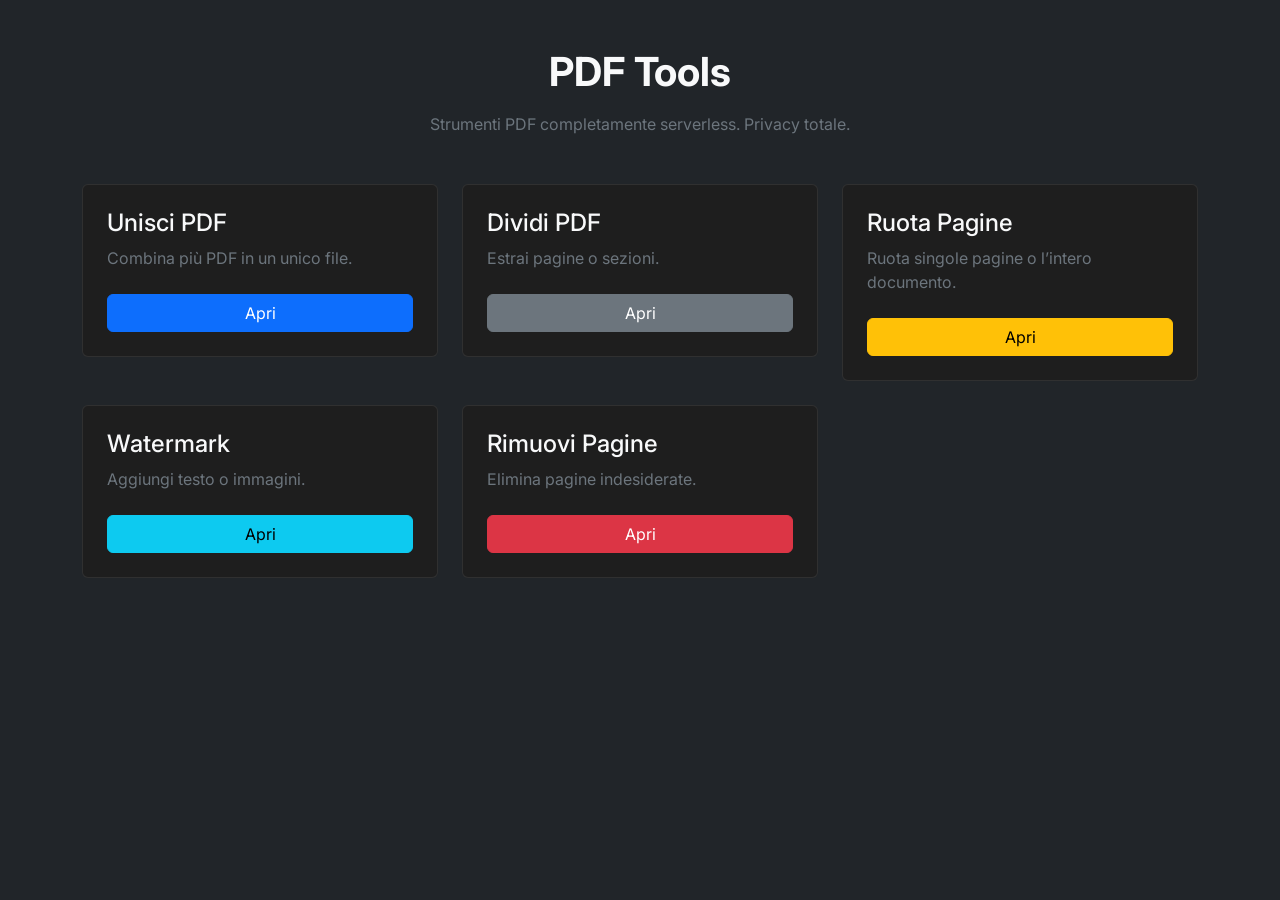
==== index.html @ 5b513bae "Add files via upload" ====
<!DOCTYPE html>
<html lang="it">
<head>
    <meta charset="UTF-8">
    <title>PDF Tools - Serverless</title>

    <link rel="stylesheet" href="https://cdn.jsdelivr.net/npm/bootstrap@5.3.0/dist/css/bootstrap.min.css">
    <link rel="stylesheet" href="css/style.css">

    <link rel="preconnect" href="https://fonts.googleapis.com">
    <link href="https://fonts.googleapis.com/css2?family=Inter:wght@300;400;600&display=swap" rel="stylesheet">
</head>

<body class="bg-dark text-light">

    <div class="container py-5">
        <h1 class="text-center mb-3 fw-bold">PDF Tools</h1>
        <p class="text-center mb-5 text-secondary">Strumenti PDF completamente serverless. Privacy totale.</p>

        <div class="row g-4">

            <div class="col-md-4">
                <div class="tool-card p-4 rounded">
                    <h4 class="mb-2">Unisci PDF</h4>
                    <p class="text-secondary">Combina più PDF in un unico file.</p>
                    <a href="tools/merge.html" class="btn btn-primary w-100 mt-2">Apri</a>
                </div>
            </div>

            <div class="col-md-4">
                <div class="tool-card p-4 rounded">
                    <h4 class="mb-2">Dividi PDF</h4>
                    <p class="text-secondary">Estrai pagine o sezioni.</p>
                    <a href="tools/split.html" class="btn btn-secondary w-100 mt-2">Apri</a>
                </div>
            </div>

            <div class="col-md-4">
                <div class="tool-card p-4 rounded">
                    <h4 class="mb-2">Ruota Pagine</h4>
                    <p class="text-secondary">Ruota singole pagine o l’intero documento.</p>
                    <a href="tools/rotate.html" class="btn btn-warning w-100 mt-2">Apri</a>
                </div>
            </div>

            <div class="col-md-4">
                <div class="tool-card p-4 rounded">
                    <h4 class="mb-2">Watermark</h4>
                    <p class="text-secondary">Aggiungi testo o immagini.</p>
                    <a href="tools/watermark.html" class="btn btn-info w-100 mt-2">Apri</a>
                </div>
            </div>

            <div class="col-md-4">
                <div class="tool-card p-4 rounded">
                    <h4 class="mb-2">Rimuovi Pagine</h4>
                    <p class="text-secondary">Elimina pagine indesiderate.</p>
                    <a href="tools/remove-pages.html" class="btn btn-danger w-100 mt-2">Apri</a>
                </div>
            </div>

        </div>
    </div>

</body>
</html>
---- css/style.css ----
body {
    font-family: 'Inter', sans-serif;
}

.tool-card {
    background: #1E1E1E;
    border: 1px solid rgba(255,255,255,0.08);
    transition: transform 0.2s ease, box-shadow 0.2s ease;
}

.tool-card:hover {
    transform: translateY(-4px);
    box-shadow: 0 8px 20px rgba(0,0,0,0.4);
}
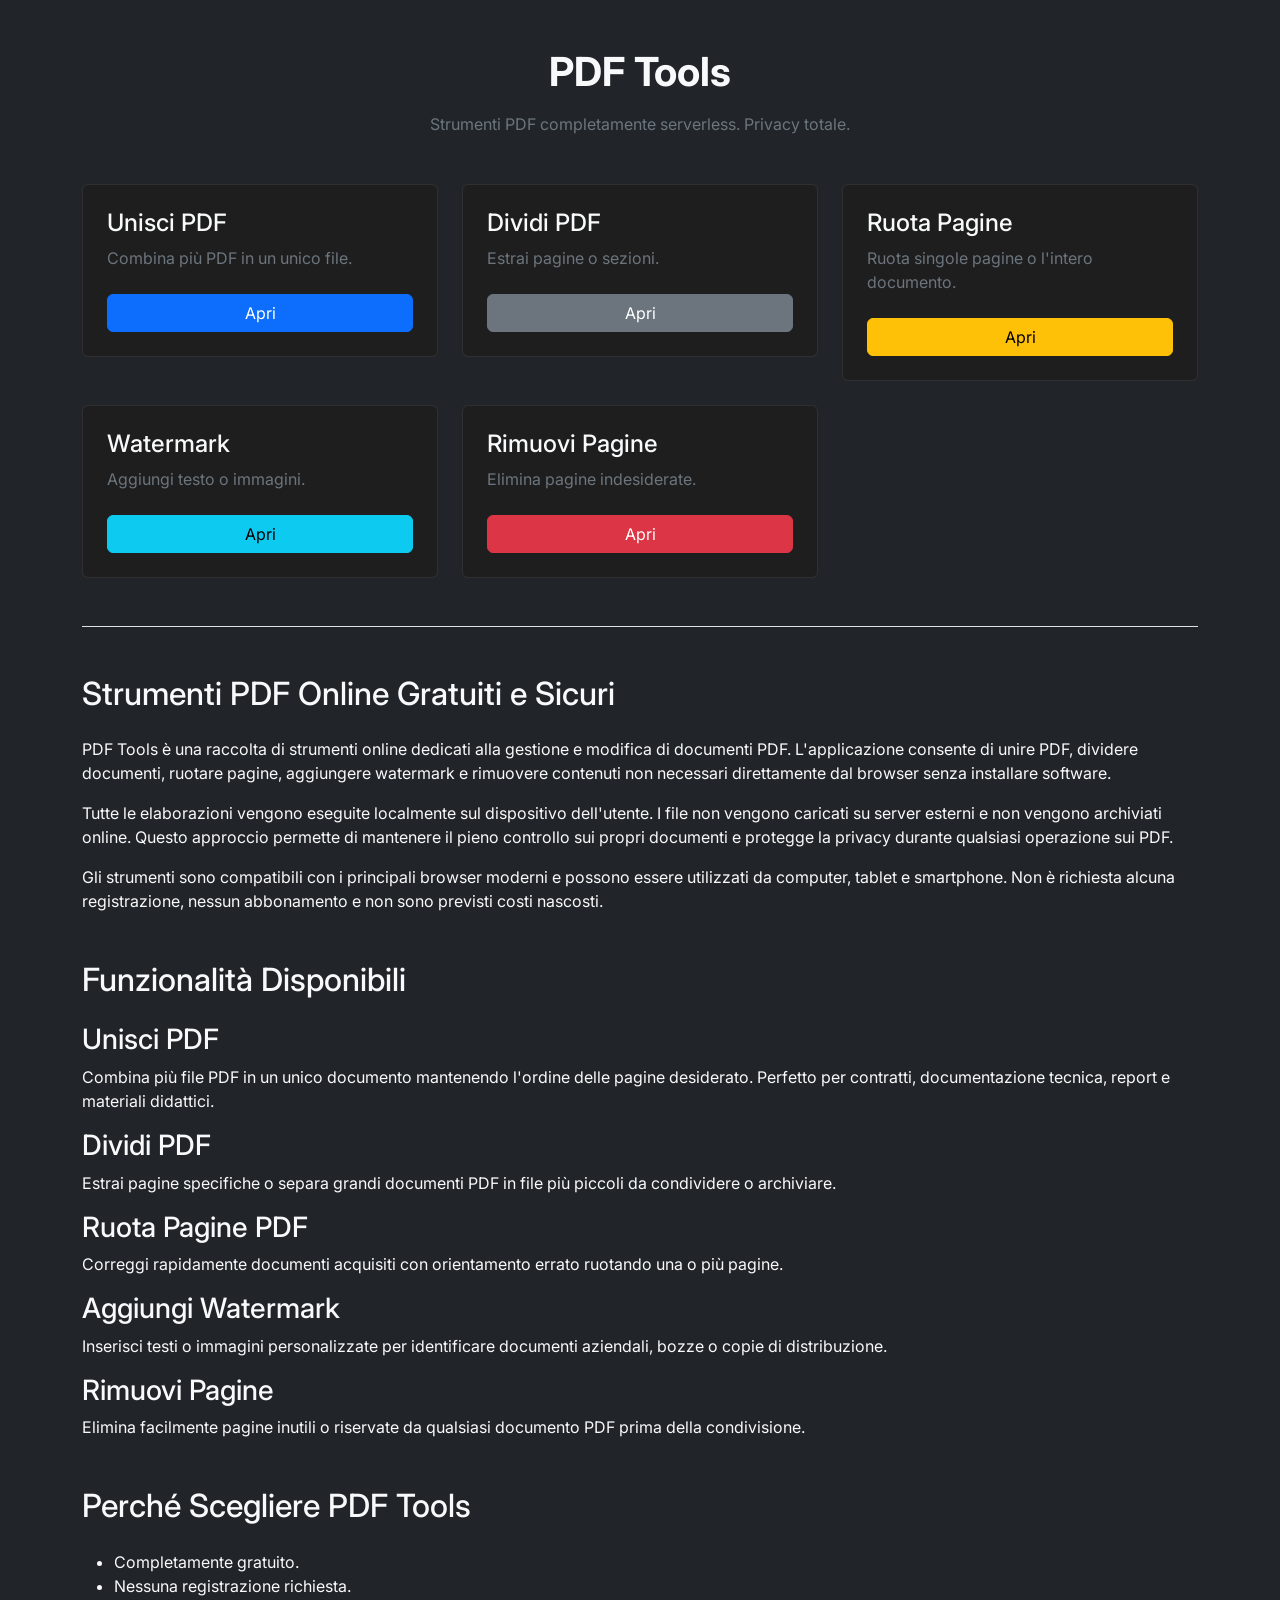
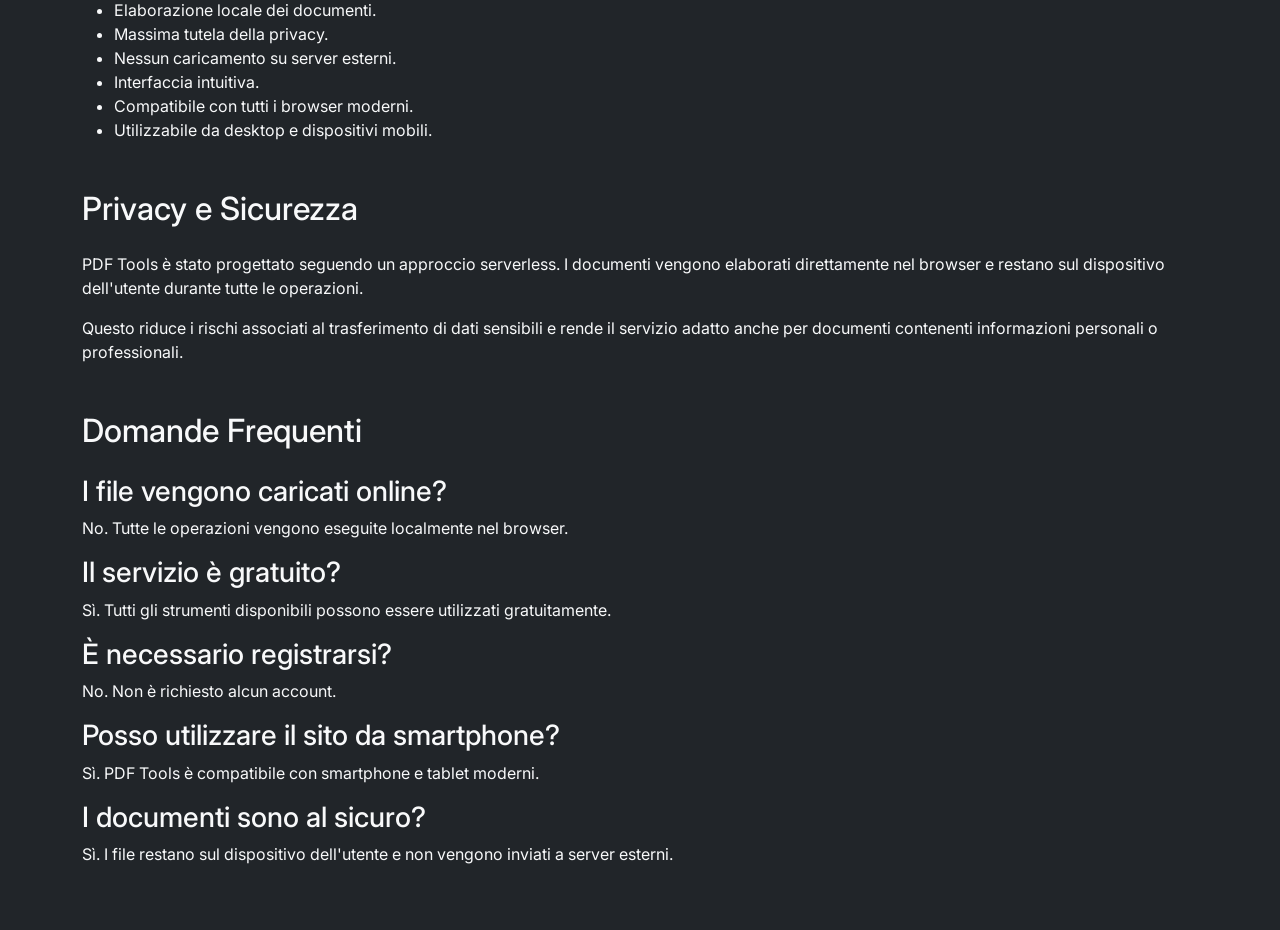
==== commit 54d9e710: "Revise index.html for improved SEO and content Updated the content and structure of the PDF Tools we" ====
--- a/index.html
+++ b/index.html
@@ -2,65 +2,272 @@
 <html lang="it">
 <head>
     <meta charset="UTF-8">
-    <title>PDF Tools - Serverless</title>
-
-    <link rel="stylesheet" href="https://cdn.jsdelivr.net/npm/bootstrap@5.3.0/dist/css/bootstrap.min.css">
+
+    <title>PDF Tools Online Gratis | Unisci, Dividi, Ruota e Modifica PDF</title>
+
+    <!-- Canonical -->
+    <link rel="canonical" href="https://chicco-tool-pdf.github.io/pdf-tools/">
+
+    <!-- SEO Meta -->
+    <meta name="description"
+          content="Strumenti PDF online gratuiti per unire, dividere, ruotare, rimuovere pagine e aggiungere watermark ai PDF direttamente dal browser. Nessuna registrazione richiesta e privacy totale.">
+
+    <meta name="keywords"
+          content="PDF, unisci PDF, dividi PDF, ruota PDF, watermark PDF, strumenti PDF online, merge PDF, split PDF">
+
+    <meta name="author" content="Francesco">
+
+    <!-- OpenGraph -->
+    <meta property="og:title" content="PDF Tools Online Gratis">
+    <meta property="og:description"
+          content="Unisci, dividi, ruota e modifica PDF online gratuitamente. Elaborazione locale e privacy totale.">
+    <meta property="og:url" content="https://chicco-tool-pdf.github.io/pdf-tools/">
+    <meta property="og:type" content="website">
+
+    <!-- Twitter -->
+    <meta name="twitter:card" content="summary">
+    <meta name="twitter:title" content="PDF Tools Online Gratis">
+    <meta name="twitter:description"
+          content="Strumenti PDF gratuiti e serverless per modificare PDF direttamente dal browser.">
+
+    <!-- Schema.org -->
+    <script type="application/ld+json">
+    {
+      "@context": "https://schema.org",
+      "@type": "WebSite",
+      "name": "PDF Tools",
+      "url": "https://chicco-tool-pdf.github.io/pdf-tools/",
+      "description": "Strumenti PDF online per unire, dividere, ruotare e modificare PDF gratuitamente.",
+      "publisher": {
+        "@type": "Person",
+        "name": "Francesco"
+      }
+    }
+    </script>
+
+    <link rel="stylesheet"
+          href="https://cdn.jsdelivr.net/npm/bootstrap@5.3.0/dist/css/bootstrap.min.css">
+
     <link rel="stylesheet" href="css/style.css">
 
     <link rel="preconnect" href="https://fonts.googleapis.com">
-    <link href="https://fonts.googleapis.com/css2?family=Inter:wght@300;400;600&display=swap" rel="stylesheet">
+
+    <link href="https://fonts.googleapis.com/css2?family=Inter:wght@300;400;600&display=swap"
+          rel="stylesheet">
 </head>
 
 <body class="bg-dark text-light">
 
-    <div class="container py-5">
-        <h1 class="text-center mb-3 fw-bold">PDF Tools</h1>
-        <p class="text-center mb-5 text-secondary">Strumenti PDF completamente serverless. Privacy totale.</p>
-
-        <div class="row g-4">
-
-            <div class="col-md-4">
-                <div class="tool-card p-4 rounded">
-                    <h4 class="mb-2">Unisci PDF</h4>
-                    <p class="text-secondary">Combina più PDF in un unico file.</p>
-                    <a href="tools/merge.html" class="btn btn-primary w-100 mt-2">Apri</a>
-                </div>
-            </div>
-
-            <div class="col-md-4">
-                <div class="tool-card p-4 rounded">
-                    <h4 class="mb-2">Dividi PDF</h4>
-                    <p class="text-secondary">Estrai pagine o sezioni.</p>
-                    <a href="tools/split.html" class="btn btn-secondary w-100 mt-2">Apri</a>
-                </div>
-            </div>
-
-            <div class="col-md-4">
-                <div class="tool-card p-4 rounded">
-                    <h4 class="mb-2">Ruota Pagine</h4>
-                    <p class="text-secondary">Ruota singole pagine o l’intero documento.</p>
-                    <a href="tools/rotate.html" class="btn btn-warning w-100 mt-2">Apri</a>
-                </div>
-            </div>
-
-            <div class="col-md-4">
-                <div class="tool-card p-4 rounded">
-                    <h4 class="mb-2">Watermark</h4>
-                    <p class="text-secondary">Aggiungi testo o immagini.</p>
-                    <a href="tools/watermark.html" class="btn btn-info w-100 mt-2">Apri</a>
-                </div>
-            </div>
-
-            <div class="col-md-4">
-                <div class="tool-card p-4 rounded">
-                    <h4 class="mb-2">Rimuovi Pagine</h4>
-                    <p class="text-secondary">Elimina pagine indesiderate.</p>
-                    <a href="tools/remove-pages.html" class="btn btn-danger w-100 mt-2">Apri</a>
-                </div>
-            </div>
-
-        </div>
+<div class="container py-5">
+
+    <h1 class="text-center mb-3 fw-bold">
+        PDF Tools
+    </h1>
+
+    <p class="text-center mb-5 text-secondary">
+        Strumenti PDF completamente serverless. Privacy totale.
+    </p>
+
+    <div class="row g-4">
+
+        <div class="col-md-4">
+            <div class="tool-card p-4 rounded">
+                <h4 class="mb-2">Unisci PDF</h4>
+                <p class="text-secondary">
+                    Combina più PDF in un unico file.
+                </p>
+                <a href="tools/merge.html"
+                   class="btn btn-primary w-100 mt-2">Apri</a>
+            </div>
+        </div>
+
+        <div class="col-md-4">
+            <div class="tool-card p-4 rounded">
+                <h4 class="mb-2">Dividi PDF</h4>
+                <p class="text-secondary">
+                    Estrai pagine o sezioni.
+                </p>
+                <a href="tools/split.html"
+                   class="btn btn-secondary w-100 mt-2">Apri</a>
+            </div>
+        </div>
+
+        <div class="col-md-4">
+            <div class="tool-card p-4 rounded">
+                <h4 class="mb-2">Ruota Pagine</h4>
+                <p class="text-secondary">
+                    Ruota singole pagine o l'intero documento.
+                </p>
+                <a href="tools/rotate.html"
+                   class="btn btn-warning w-100 mt-2">Apri</a>
+            </div>
+        </div>
+
+        <div class="col-md-4">
+            <div class="tool-card p-4 rounded">
+                <h4 class="mb-2">Watermark</h4>
+                <p class="text-secondary">
+                    Aggiungi testo o immagini.
+                </p>
+                <a href="tools/watermark.html"
+                   class="btn btn-info w-100 mt-2">Apri</a>
+            </div>
+        </div>
+
+        <div class="col-md-4">
+            <div class="tool-card p-4 rounded">
+                <h4 class="mb-2">Rimuovi Pagine</h4>
+                <p class="text-secondary">
+                    Elimina pagine indesiderate.
+                </p>
+                <a href="tools/remove-pages.html"
+                   class="btn btn-danger w-100 mt-2">Apri</a>
+            </div>
+        </div>
+
     </div>
+
+    <!-- SEO CONTENT -->
+
+    <section class="mt-5 pt-5 border-top">
+
+        <h2 class="mb-4">
+            Strumenti PDF Online Gratuiti e Sicuri
+        </h2>
+
+        <p>
+            PDF Tools è una raccolta di strumenti online dedicati
+            alla gestione e modifica di documenti PDF. L'applicazione
+            consente di unire PDF, dividere documenti, ruotare pagine,
+            aggiungere watermark e rimuovere contenuti non necessari
+            direttamente dal browser senza installare software.
+        </p>
+
+        <p>
+            Tutte le elaborazioni vengono eseguite localmente sul dispositivo
+            dell'utente. I file non vengono caricati su server esterni e non
+            vengono archiviati online. Questo approccio permette di mantenere
+            il pieno controllo sui propri documenti e protegge la privacy
+            durante qualsiasi operazione sui PDF.
+        </p>
+
+        <p>
+            Gli strumenti sono compatibili con i principali browser moderni
+            e possono essere utilizzati da computer, tablet e smartphone.
+            Non è richiesta alcuna registrazione, nessun abbonamento e non
+            sono previsti costi nascosti.
+        </p>
+
+        <h2 class="mt-5 mb-4">
+            Funzionalità Disponibili
+        </h2>
+
+        <h3>Unisci PDF</h3>
+
+        <p>
+            Combina più file PDF in un unico documento mantenendo l'ordine
+            delle pagine desiderato. Perfetto per contratti, documentazione
+            tecnica, report e materiali didattici.
+        </p>
+
+        <h3>Dividi PDF</h3>
+
+        <p>
+            Estrai pagine specifiche o separa grandi documenti PDF in file
+            più piccoli da condividere o archiviare.
+        </p>
+
+        <h3>Ruota Pagine PDF</h3>
+
+        <p>
+            Correggi rapidamente documenti acquisiti con orientamento errato
+            ruotando una o più pagine.
+        </p>
+
+        <h3>Aggiungi Watermark</h3>
+
+        <p>
+            Inserisci testi o immagini personalizzate per identificare
+            documenti aziendali, bozze o copie di distribuzione.
+        </p>
+
+        <h3>Rimuovi Pagine</h3>
+
+        <p>
+            Elimina facilmente pagine inutili o riservate da qualsiasi
+            documento PDF prima della condivisione.
+        </p>
+
+        <h2 class="mt-5 mb-4">
+            Perché Scegliere PDF Tools
+        </h2>
+
+        <ul>
+            <li>Completamente gratuito.</li>
+            <li>Nessuna registrazione richiesta.</li>
+            <li>Elaborazione locale dei documenti.</li>
+            <li>Massima tutela della privacy.</li>
+            <li>Nessun caricamento su server esterni.</li>
+            <li>Interfaccia intuitiva.</li>
+            <li>Compatibile con tutti i browser moderni.</li>
+            <li>Utilizzabile da desktop e dispositivi mobili.</li>
+        </ul>
+
+        <h2 class="mt-5 mb-4">
+            Privacy e Sicurezza
+        </h2>
+
+        <p>
+            PDF Tools è stato progettato seguendo un approccio serverless.
+            I documenti vengono elaborati direttamente nel browser e restano
+            sul dispositivo dell'utente durante tutte le operazioni.
+        </p>
+
+        <p>
+            Questo riduce i rischi associati al trasferimento di dati sensibili
+            e rende il servizio adatto anche per documenti contenenti
+            informazioni personali o professionali.
+        </p>
+
+        <h2 class="mt-5 mb-4">
+            Domande Frequenti
+        </h2>
+
+        <h3>I file vengono caricati online?</h3>
+
+        <p>
+            No. Tutte le operazioni vengono eseguite localmente nel browser.
+        </p>
+
+        <h3>Il servizio è gratuito?</h3>
+
+        <p>
+            Sì. Tutti gli strumenti disponibili possono essere utilizzati
+            gratuitamente.
+        </p>
+
+        <h3>È necessario registrarsi?</h3>
+
+        <p>
+            No. Non è richiesto alcun account.
+        </p>
+
+        <h3>Posso utilizzare il sito da smartphone?</h3>
+
+        <p>
+            Sì. PDF Tools è compatibile con smartphone e tablet moderni.
+        </p>
+
+        <h3>I documenti sono al sicuro?</h3>
+
+        <p>
+            Sì. I file restano sul dispositivo dell'utente e non vengono
+            inviati a server esterni.
+        </p>
+
+    </section>
+
+</div>
 
 </body>
 </html>
